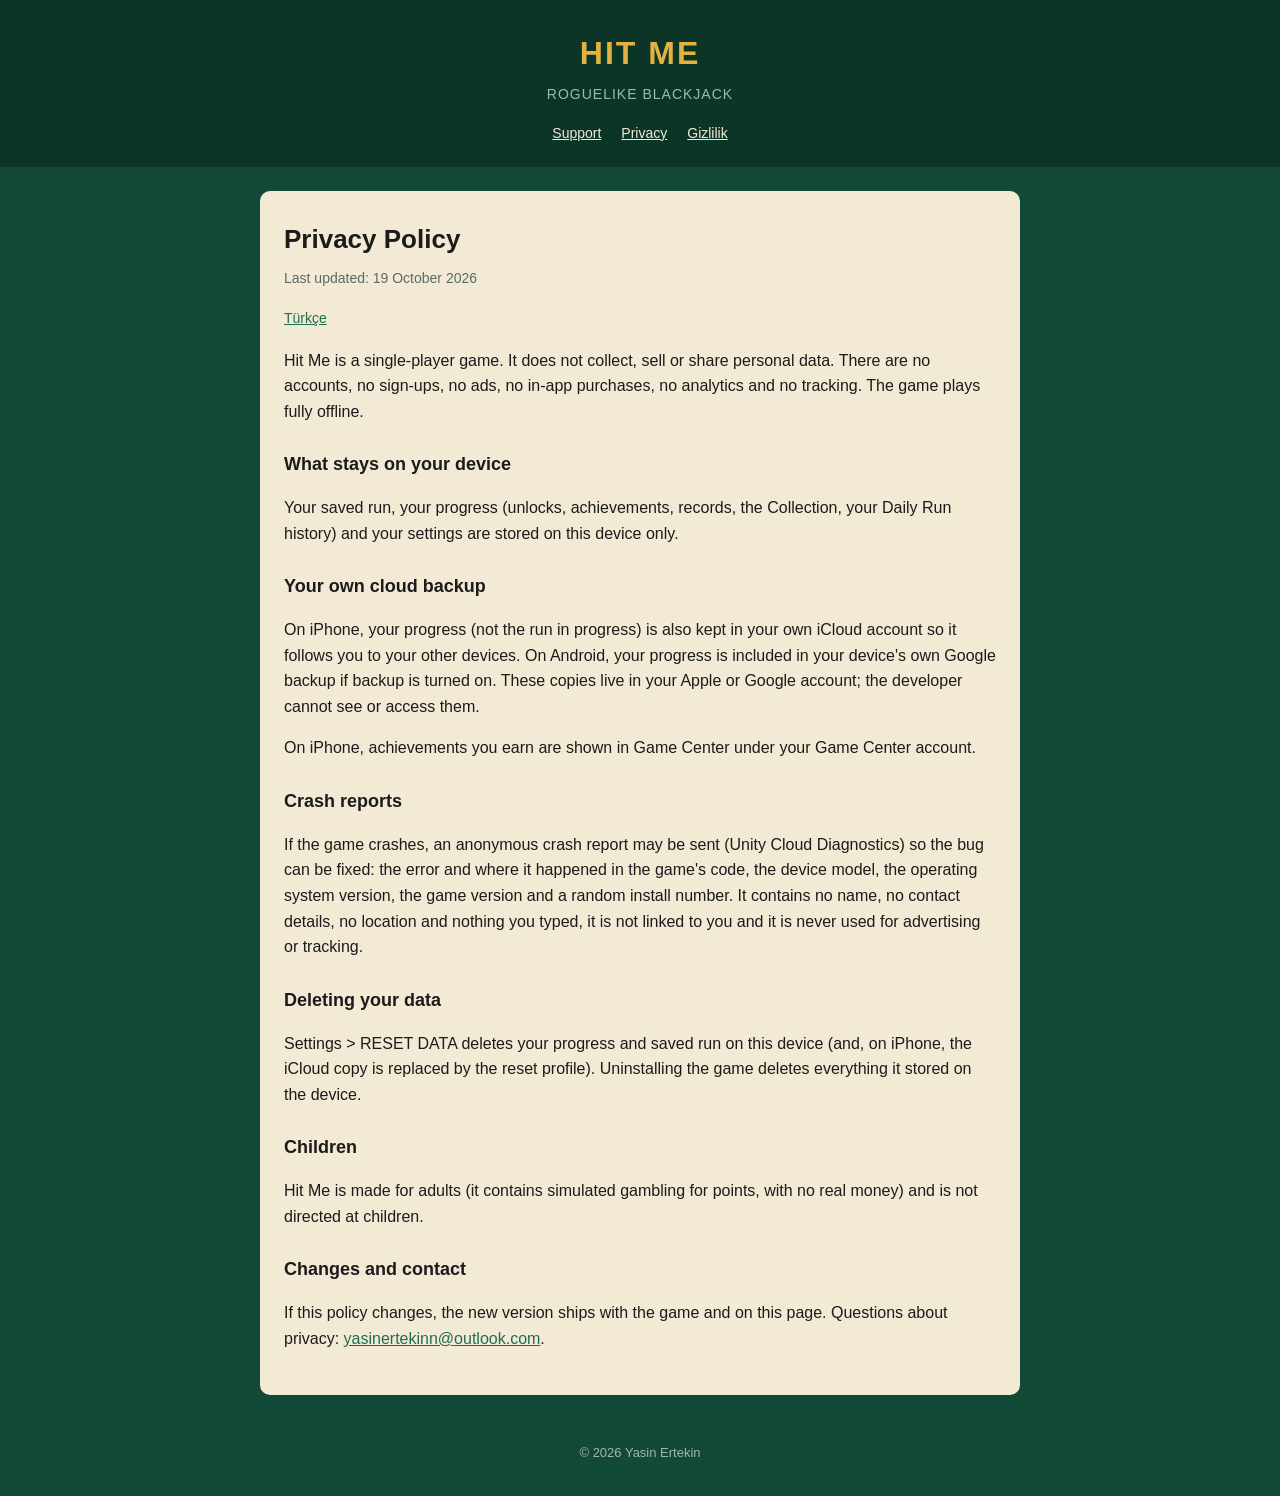
==== privacy.html @ a12dc459 "site: privacy (EN, TR) and support pages for Hit Me Co-Authored-By: Claude Opus 5.5 <noreply@anthrop" ====
<!doctype html>
<html lang="en">
<head>
  <meta charset="utf-8">
  <meta name="viewport" content="width=device-width, initial-scale=1">
  <title>Privacy Policy · Hit Me</title>
  <link rel="stylesheet" href="style.css">
</head>
<body>
  <header>
    <a class="brand" href="./">HIT ME</a>
    <p>Roguelike Blackjack</p>
    <nav><a href="support.html">Support</a><a href="privacy.html">Privacy</a><a href="privacy-tr.html">Gizlilik</a></nav>
  </header>
  <main>
    <h1>Privacy Policy</h1>
    <p class="updated">Last updated: 19 October 2026</p>
    <p class="lang"><a href="privacy-tr.html">Türkçe</a></p>

    <p>Hit Me is a single-player game. It does not collect, sell or share personal data. There are no accounts, no sign-ups, no ads, no in-app purchases, no analytics and no tracking. The game plays fully offline.</p>

    <h2>What stays on your device</h2>
    <p>Your saved run, your progress (unlocks, achievements, records, the Collection, your Daily Run history) and your settings are stored on this device only.</p>

    <h2>Your own cloud backup</h2>
    <p>On iPhone, your progress (not the run in progress) is also kept in your own iCloud account so it follows you to your other devices. On Android, your progress is included in your device's own Google backup if backup is turned on. These copies live in your Apple or Google account; the developer cannot see or access them.</p>
    <p>On iPhone, achievements you earn are shown in Game Center under your Game Center account.</p>

    <h2>Crash reports</h2>
    <p>If the game crashes, an anonymous crash report may be sent (Unity Cloud Diagnostics) so the bug can be fixed: the error and where it happened in the game's code, the device model, the operating system version, the game version and a random install number. It contains no name, no contact details, no location and nothing you typed, it is not linked to you and it is never used for advertising or tracking.</p>

    <h2>Deleting your data</h2>
    <p>Settings &gt; RESET DATA deletes your progress and saved run on this device (and, on iPhone, the iCloud copy is replaced by the reset profile). Uninstalling the game deletes everything it stored on the device.</p>

    <h2>Children</h2>
    <p>Hit Me is made for adults (it contains simulated gambling for points, with no real money) and is not directed at children.</p>

    <h2>Changes and contact</h2>
    <p>If this policy changes, the new version ships with the game and on this page. Questions about privacy: <a href="mailto:yasinertekinn@outlook.com">yasinertekinn@outlook.com</a>.</p>
  </main>
  <footer>&copy; 2026 Yasin Ertekin</footer>
</body>
</html>
---- style.css ----
:root {
  --felt: #134a37;
  --felt-dark: #0d3527;
  --paper: #f3ead6;
  --ink: #1b1b1b;
  --gold: #e3b341;
  --muted: #5b6b63;
}

* { box-sizing: border-box; }

body {
  margin: 0;
  background: var(--felt);
  color: var(--ink);
  font: 16px/1.6 -apple-system, BlinkMacSystemFont, "Segoe UI", Roboto, Helvetica, Arial, sans-serif;
}

header {
  background: var(--felt-dark);
  padding: 28px 16px 22px;
  text-align: center;
}

header a.brand {
  color: var(--gold);
  font-weight: 800;
  font-size: 32px;
  letter-spacing: 2px;
  text-decoration: none;
}

header p {
  margin: 4px 0 0;
  color: #9fb8ab;
  font-size: 14px;
  letter-spacing: 1px;
  text-transform: uppercase;
}

nav {
  margin-top: 14px;
}

nav a {
  color: var(--paper);
  margin: 0 10px;
  font-size: 14px;
}

main {
  max-width: 760px;
  margin: 24px auto 48px;
  padding: 28px 24px;
  background: var(--paper);
  border-radius: 10px;
}

h1 { font-size: 26px; margin: 0 0 6px; }
h2 { font-size: 18px; margin: 26px 0 6px; }
.updated { color: var(--muted); font-size: 14px; margin: 0 0 18px; }
.lang { font-size: 14px; margin-bottom: 18px; }
a { color: #1f6f4f; }

footer {
  text-align: center;
  color: #9fb8ab;
  font-size: 13px;
  padding: 0 16px 32px;
}
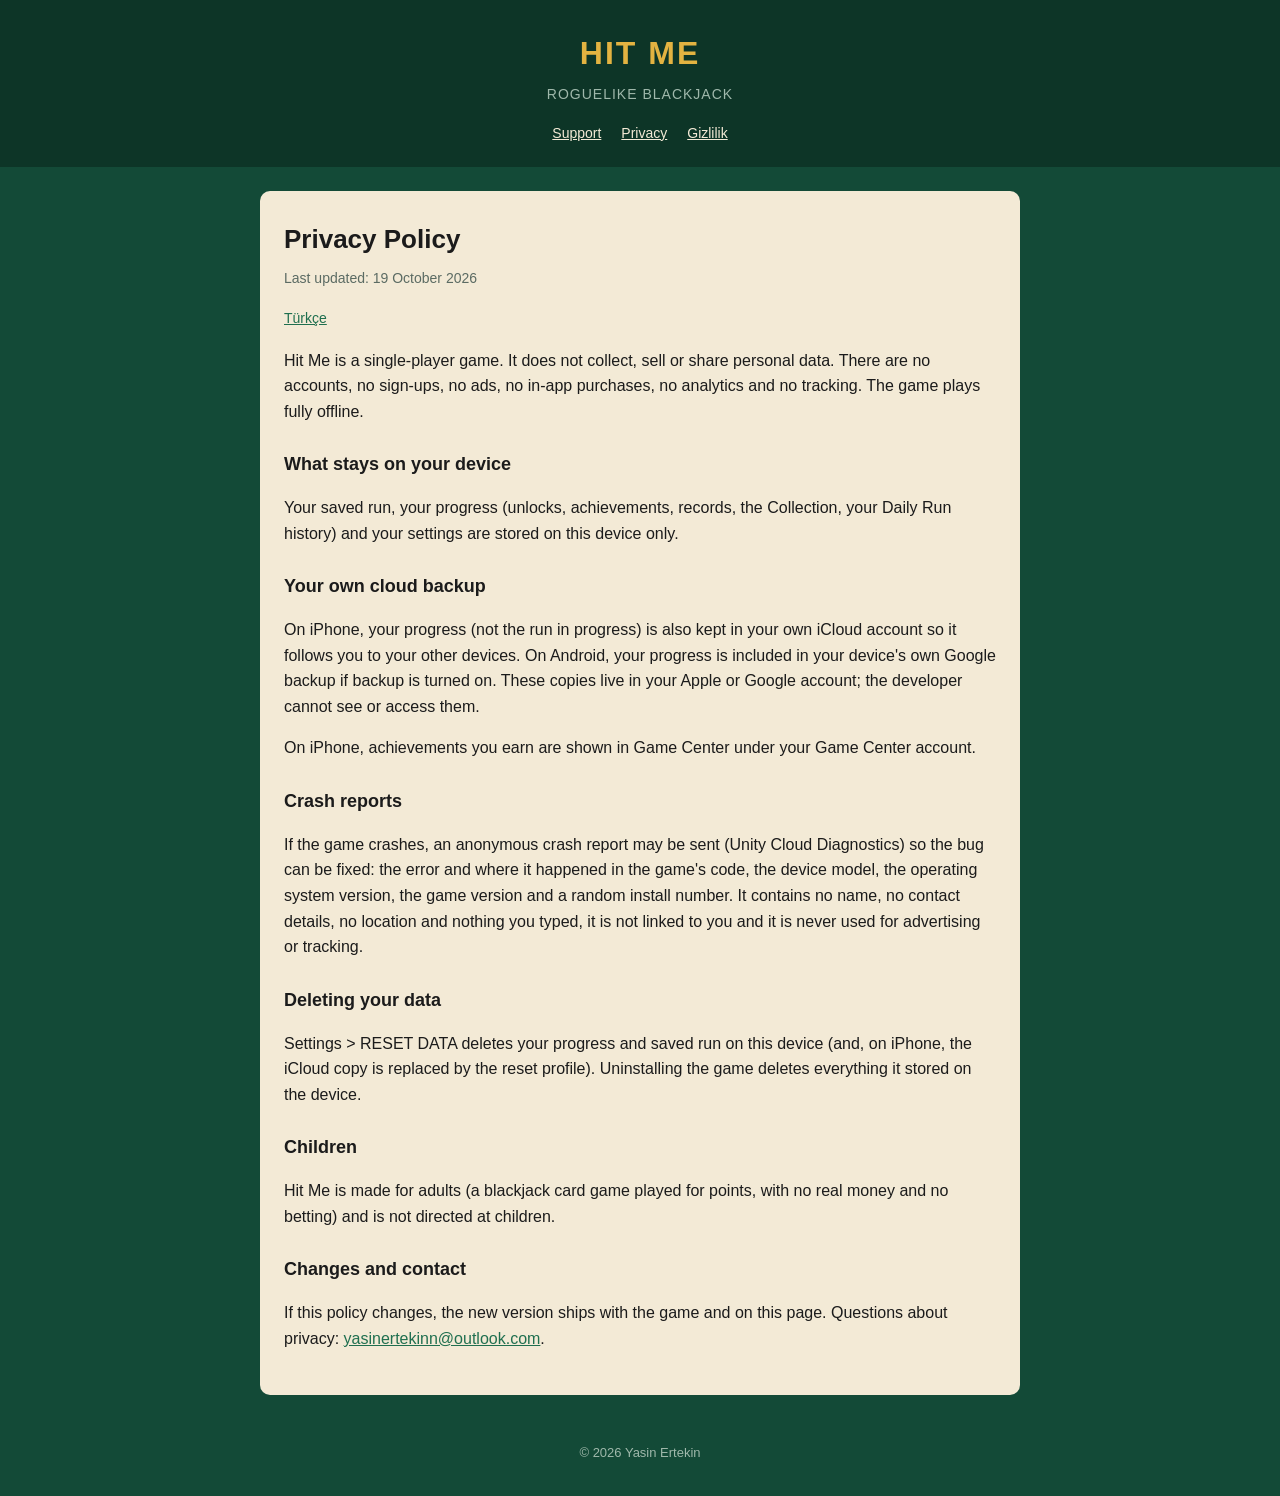
==== commit 4a21ca76: "privacy: no betting in the game (Double scores 0 on a loss since build 34) Co-Authored-By: Claude Op" ====
--- a/privacy.html
+++ b/privacy.html
@@ -33,7 +33,7 @@
     <p>Settings &gt; RESET DATA deletes your progress and saved run on this device (and, on iPhone, the iCloud copy is replaced by the reset profile). Uninstalling the game deletes everything it stored on the device.</p>
 
     <h2>Children</h2>
-    <p>Hit Me is made for adults (it contains simulated gambling for points, with no real money) and is not directed at children.</p>
+    <p>Hit Me is made for adults (a blackjack card game played for points, with no real money and no betting) and is not directed at children.</p>
 
     <h2>Changes and contact</h2>
     <p>If this policy changes, the new version ships with the game and on this page. Questions about privacy: <a href="mailto:yasinertekinn@outlook.com">yasinertekinn@outlook.com</a>.</p>
